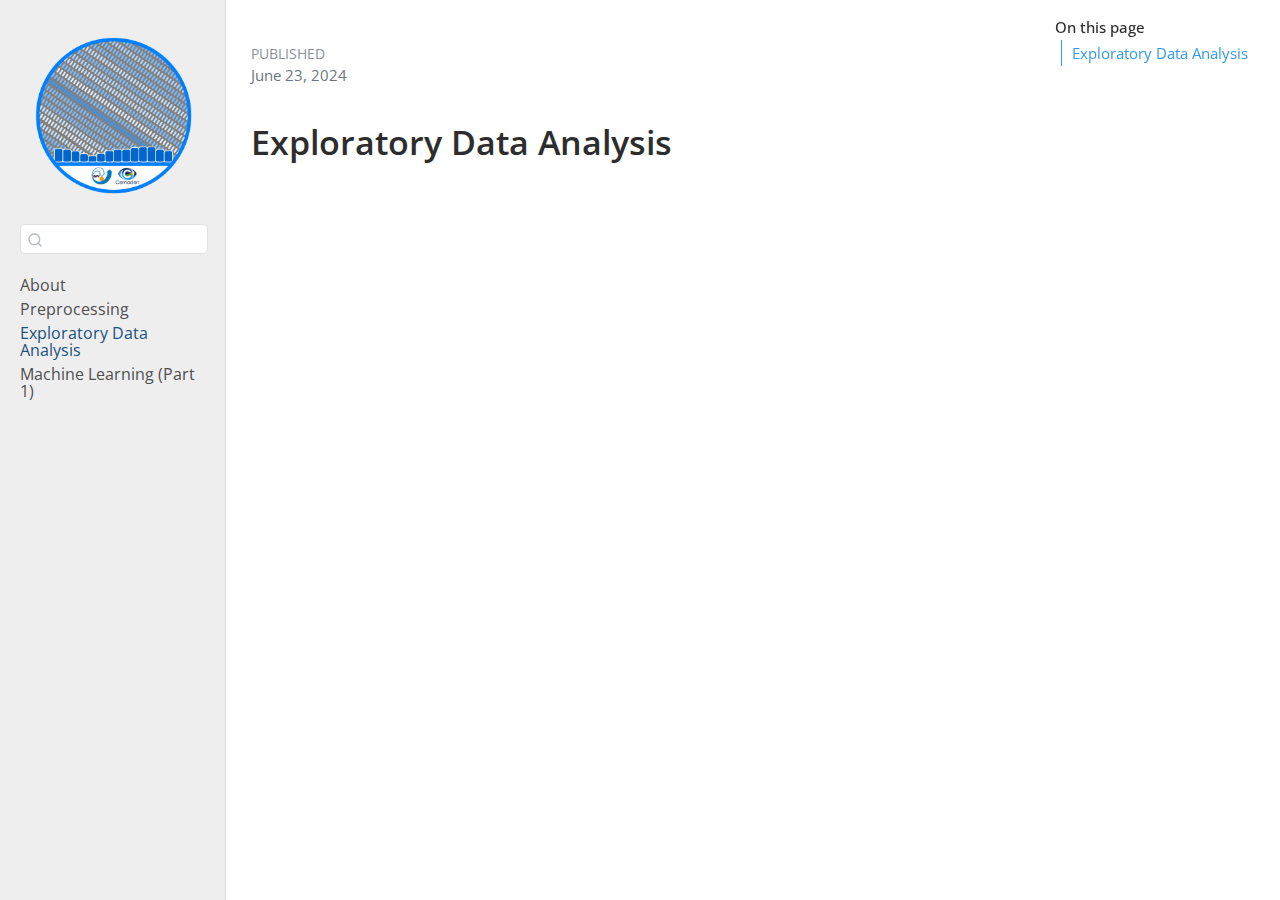
==== docs/eda.html @ 19a8e722 "Small update" ====
<!DOCTYPE html>
<html xmlns="http://www.w3.org/1999/xhtml" lang="en" xml:lang="en"><head>

<meta charset="utf-8">
<meta name="generator" content="quarto-1.4.553">

<meta name="viewport" content="width=device-width, initial-scale=1.0, user-scalable=yes">

<meta name="dcterms.date" content="2024-06-23">

<title>DrySpells</title>
<style>
code{white-space: pre-wrap;}
span.smallcaps{font-variant: small-caps;}
div.columns{display: flex; gap: min(4vw, 1.5em);}
div.column{flex: auto; overflow-x: auto;}
div.hanging-indent{margin-left: 1.5em; text-indent: -1.5em;}
ul.task-list{list-style: none;}
ul.task-list li input[type="checkbox"] {
  width: 0.8em;
  margin: 0 0.8em 0.2em -1em; /* quarto-specific, see https://github.com/quarto-dev/quarto-cli/issues/4556 */ 
  vertical-align: middle;
}
</style>


<script src="site_libs/quarto-nav/quarto-nav.js"></script>
<script src="site_libs/quarto-nav/headroom.min.js"></script>
<script src="site_libs/clipboard/clipboard.min.js"></script>
<script src="site_libs/quarto-search/autocomplete.umd.js"></script>
<script src="site_libs/quarto-search/fuse.min.js"></script>
<script src="site_libs/quarto-search/quarto-search.js"></script>
<meta name="quarto:offset" content="./">
<link href="./Resources/Images/dryspell.png" rel="icon" type="image/png">
<script src="site_libs/quarto-html/quarto.js"></script>
<script src="site_libs/quarto-html/popper.min.js"></script>
<script src="site_libs/quarto-html/tippy.umd.min.js"></script>
<script src="site_libs/quarto-html/anchor.min.js"></script>
<link href="site_libs/quarto-html/tippy.css" rel="stylesheet">
<link href="site_libs/quarto-html/quarto-syntax-highlighting.css" rel="stylesheet" id="quarto-text-highlighting-styles">
<script src="site_libs/bootstrap/bootstrap.min.js"></script>
<link href="site_libs/bootstrap/bootstrap-icons.css" rel="stylesheet">
<link href="site_libs/bootstrap/bootstrap.min.css" rel="stylesheet" id="quarto-bootstrap" data-mode="light">
<script id="quarto-search-options" type="application/json">{
  "location": "sidebar",
  "copy-button": false,
  "collapse-after": 3,
  "panel-placement": "start",
  "type": "textbox",
  "limit": 50,
  "keyboard-shortcut": [
    "f",
    "/",
    "s"
  ],
  "show-item-context": false,
  "language": {
    "search-no-results-text": "No results",
    "search-matching-documents-text": "matching documents",
    "search-copy-link-title": "Copy link to search",
    "search-hide-matches-text": "Hide additional matches",
    "search-more-match-text": "more match in this document",
    "search-more-matches-text": "more matches in this document",
    "search-clear-button-title": "Clear",
    "search-text-placeholder": "",
    "search-detached-cancel-button-title": "Cancel",
    "search-submit-button-title": "Submit",
    "search-label": "Search"
  }
}</script>


<link rel="stylesheet" href="Resources/CSS/custom.css">
</head>

<body class="nav-sidebar docked">

<div id="quarto-search-results"></div>
  <header id="quarto-header" class="headroom fixed-top">
  <nav class="quarto-secondary-nav">
    <div class="container-fluid d-flex">
      <button type="button" class="quarto-btn-toggle btn" data-bs-toggle="collapse" data-bs-target=".quarto-sidebar-collapse-item" aria-controls="quarto-sidebar" aria-expanded="false" aria-label="Toggle sidebar navigation" onclick="if (window.quartoToggleHeadroom) { window.quartoToggleHeadroom(); }">
        <i class="bi bi-layout-text-sidebar-reverse"></i>
      </button>
        <nav class="quarto-page-breadcrumbs" aria-label="breadcrumb"><ol class="breadcrumb"><li class="breadcrumb-item"><a href="./eda.html">Exploratory Data Analysis</a></li></ol></nav>
        <a class="flex-grow-1" role="button" data-bs-toggle="collapse" data-bs-target=".quarto-sidebar-collapse-item" aria-controls="quarto-sidebar" aria-expanded="false" aria-label="Toggle sidebar navigation" onclick="if (window.quartoToggleHeadroom) { window.quartoToggleHeadroom(); }">      
        </a>
      <button type="button" class="btn quarto-search-button" aria-label="" onclick="window.quartoOpenSearch();">
        <i class="bi bi-search"></i>
      </button>
    </div>
  </nav>
</header>
<!-- content -->
<div id="quarto-content" class="quarto-container page-columns page-rows-contents page-layout-article">
<!-- sidebar -->
  <nav id="quarto-sidebar" class="sidebar collapse collapse-horizontal quarto-sidebar-collapse-item sidebar-navigation docked overflow-auto">
    <div class="pt-lg-2 mt-2 text-left sidebar-header">
      <a href="./index.html" class="sidebar-logo-link">
      <img src="./Resources/Images/dryspell.png" alt="" class="sidebar-logo py-0 d-lg-inline d-none">
      </a>
      </div>
        <div class="mt-2 flex-shrink-0 align-items-center">
        <div class="sidebar-search">
        <div id="quarto-search" class="" title="Search"></div>
        </div>
        </div>
    <div class="sidebar-menu-container"> 
    <ul class="list-unstyled mt-1">
        <li class="sidebar-item">
  <div class="sidebar-item-container"> 
  <a href="./index.html" class="sidebar-item-text sidebar-link">
 <span class="menu-text">About</span></a>
  </div>
</li>
        <li class="sidebar-item">
  <div class="sidebar-item-container"> 
  <a href="./preprocessing.html" class="sidebar-item-text sidebar-link">
 <span class="menu-text">Preprocessing</span></a>
  </div>
</li>
        <li class="sidebar-item">
  <div class="sidebar-item-container"> 
  <a href="./eda.html" class="sidebar-item-text sidebar-link active">
 <span class="menu-text">Exploratory Data Analysis</span></a>
  </div>
</li>
        <li class="sidebar-item">
  <div class="sidebar-item-container"> 
  <a href="./ml1.html" class="sidebar-item-text sidebar-link">
 <span class="menu-text">Machine Learning (Part 1)</span></a>
  </div>
</li>
    </ul>
    </div>
</nav>
<div id="quarto-sidebar-glass" class="quarto-sidebar-collapse-item" data-bs-toggle="collapse" data-bs-target=".quarto-sidebar-collapse-item"></div>
<!-- margin-sidebar -->
    <div id="quarto-margin-sidebar" class="sidebar margin-sidebar">
        <nav id="TOC" role="doc-toc" class="toc-active">
    <h2 id="toc-title">On this page</h2>
   
  <ul>
  <li><a href="#exploratory-data-analysis" id="toc-exploratory-data-analysis" class="nav-link active" data-scroll-target="#exploratory-data-analysis">Exploratory Data Analysis</a></li>
  </ul>
</nav>
    </div>
<!-- main -->
<main class="content" id="quarto-document-content">

<header id="title-block-header" class="quarto-title-block default">
<div class="quarto-title">
</div>



<div class="quarto-title-meta">

    
    <div>
    <div class="quarto-title-meta-heading">Published</div>
    <div class="quarto-title-meta-contents">
      <p class="date">June 23, 2024</p>
    </div>
  </div>
  
    
  </div>
  


</header>


<section id="exploratory-data-analysis" class="level1">
<h1>Exploratory Data Analysis</h1>


</section>

</main> <!-- /main -->
<script id="quarto-html-after-body" type="application/javascript">
window.document.addEventListener("DOMContentLoaded", function (event) {
  const toggleBodyColorMode = (bsSheetEl) => {
    const mode = bsSheetEl.getAttribute("data-mode");
    const bodyEl = window.document.querySelector("body");
    if (mode === "dark") {
      bodyEl.classList.add("quarto-dark");
      bodyEl.classList.remove("quarto-light");
    } else {
      bodyEl.classList.add("quarto-light");
      bodyEl.classList.remove("quarto-dark");
    }
  }
  const toggleBodyColorPrimary = () => {
    const bsSheetEl = window.document.querySelector("link#quarto-bootstrap");
    if (bsSheetEl) {
      toggleBodyColorMode(bsSheetEl);
    }
  }
  toggleBodyColorPrimary();  
  const icon = "";
  const anchorJS = new window.AnchorJS();
  anchorJS.options = {
    placement: 'right',
    icon: icon
  };
  anchorJS.add('.anchored');
  const isCodeAnnotation = (el) => {
    for (const clz of el.classList) {
      if (clz.startsWith('code-annotation-')) {                     
        return true;
      }
    }
    return false;
  }
  const clipboard = new window.ClipboardJS('.code-copy-button', {
    text: function(trigger) {
      const codeEl = trigger.previousElementSibling.cloneNode(true);
      for (const childEl of codeEl.children) {
        if (isCodeAnnotation(childEl)) {
          childEl.remove();
        }
      }
      return codeEl.innerText;
    }
  });
  clipboard.on('success', function(e) {
    // button target
    const button = e.trigger;
    // don't keep focus
    button.blur();
    // flash "checked"
    button.classList.add('code-copy-button-checked');
    var currentTitle = button.getAttribute("title");
    button.setAttribute("title", "Copied!");
    let tooltip;
    if (window.bootstrap) {
      button.setAttribute("data-bs-toggle", "tooltip");
      button.setAttribute("data-bs-placement", "left");
      button.setAttribute("data-bs-title", "Copied!");
      tooltip = new bootstrap.Tooltip(button, 
        { trigger: "manual", 
          customClass: "code-copy-button-tooltip",
          offset: [0, -8]});
      tooltip.show();    
    }
    setTimeout(function() {
      if (tooltip) {
        tooltip.hide();
        button.removeAttribute("data-bs-title");
        button.removeAttribute("data-bs-toggle");
        button.removeAttribute("data-bs-placement");
      }
      button.setAttribute("title", currentTitle);
      button.classList.remove('code-copy-button-checked');
    }, 1000);
    // clear code selection
    e.clearSelection();
  });
    var localhostRegex = new RegExp(/^(?:http|https):\/\/localhost\:?[0-9]*\//);
    var mailtoRegex = new RegExp(/^mailto:/);
      var filterRegex = new RegExp('/' + window.location.host + '/');
    var isInternal = (href) => {
        return filterRegex.test(href) || localhostRegex.test(href) || mailtoRegex.test(href);
    }
    // Inspect non-navigation links and adorn them if external
 	var links = window.document.querySelectorAll('a[href]:not(.nav-link):not(.navbar-brand):not(.toc-action):not(.sidebar-link):not(.sidebar-item-toggle):not(.pagination-link):not(.no-external):not([aria-hidden]):not(.dropdown-item):not(.quarto-navigation-tool)');
    for (var i=0; i<links.length; i++) {
      const link = links[i];
      if (!isInternal(link.href)) {
        // undo the damage that might have been done by quarto-nav.js in the case of
        // links that we want to consider external
        if (link.dataset.originalHref !== undefined) {
          link.href = link.dataset.originalHref;
        }
      }
    }
  function tippyHover(el, contentFn, onTriggerFn, onUntriggerFn) {
    const config = {
      allowHTML: true,
      maxWidth: 500,
      delay: 100,
      arrow: false,
      appendTo: function(el) {
          return el.parentElement;
      },
      interactive: true,
      interactiveBorder: 10,
      theme: 'quarto',
      placement: 'bottom-start',
    };
    if (contentFn) {
      config.content = contentFn;
    }
    if (onTriggerFn) {
      config.onTrigger = onTriggerFn;
    }
    if (onUntriggerFn) {
      config.onUntrigger = onUntriggerFn;
    }
    window.tippy(el, config); 
  }
  const noterefs = window.document.querySelectorAll('a[role="doc-noteref"]');
  for (var i=0; i<noterefs.length; i++) {
    const ref = noterefs[i];
    tippyHover(ref, function() {
      // use id or data attribute instead here
      let href = ref.getAttribute('data-footnote-href') || ref.getAttribute('href');
      try { href = new URL(href).hash; } catch {}
      const id = href.replace(/^#\/?/, "");
      const note = window.document.getElementById(id);
      if (note) {
        return note.innerHTML;
      } else {
        return "";
      }
    });
  }
  const xrefs = window.document.querySelectorAll('a.quarto-xref');
  const processXRef = (id, note) => {
    // Strip column container classes
    const stripColumnClz = (el) => {
      el.classList.remove("page-full", "page-columns");
      if (el.children) {
        for (const child of el.children) {
          stripColumnClz(child);
        }
      }
    }
    stripColumnClz(note)
    if (id === null || id.startsWith('sec-')) {
      // Special case sections, only their first couple elements
      const container = document.createElement("div");
      if (note.children && note.children.length > 2) {
        container.appendChild(note.children[0].cloneNode(true));
        for (let i = 1; i < note.children.length; i++) {
          const child = note.children[i];
          if (child.tagName === "P" && child.innerText === "") {
            continue;
          } else {
            container.appendChild(child.cloneNode(true));
            break;
          }
        }
        if (window.Quarto?.typesetMath) {
          window.Quarto.typesetMath(container);
        }
        return container.innerHTML
      } else {
        if (window.Quarto?.typesetMath) {
          window.Quarto.typesetMath(note);
        }
        return note.innerHTML;
      }
    } else {
      // Remove any anchor links if they are present
      const anchorLink = note.querySelector('a.anchorjs-link');
      if (anchorLink) {
        anchorLink.remove();
      }
      if (window.Quarto?.typesetMath) {
        window.Quarto.typesetMath(note);
      }
      // TODO in 1.5, we should make sure this works without a callout special case
      if (note.classList.contains("callout")) {
        return note.outerHTML;
      } else {
        return note.innerHTML;
      }
    }
  }
  for (var i=0; i<xrefs.length; i++) {
    const xref = xrefs[i];
    tippyHover(xref, undefined, function(instance) {
      instance.disable();
      let url = xref.getAttribute('href');
      let hash = undefined; 
      if (url.startsWith('#')) {
        hash = url;
      } else {
        try { hash = new URL(url).hash; } catch {}
      }
      if (hash) {
        const id = hash.replace(/^#\/?/, "");
        const note = window.document.getElementById(id);
        if (note !== null) {
          try {
            const html = processXRef(id, note.cloneNode(true));
            instance.setContent(html);
          } finally {
            instance.enable();
            instance.show();
          }
        } else {
          // See if we can fetch this
          fetch(url.split('#')[0])
          .then(res => res.text())
          .then(html => {
            const parser = new DOMParser();
            const htmlDoc = parser.parseFromString(html, "text/html");
            const note = htmlDoc.getElementById(id);
            if (note !== null) {
              const html = processXRef(id, note);
              instance.setContent(html);
            } 
          }).finally(() => {
            instance.enable();
            instance.show();
          });
        }
      } else {
        // See if we can fetch a full url (with no hash to target)
        // This is a special case and we should probably do some content thinning / targeting
        fetch(url)
        .then(res => res.text())
        .then(html => {
          const parser = new DOMParser();
          const htmlDoc = parser.parseFromString(html, "text/html");
          const note = htmlDoc.querySelector('main.content');
          if (note !== null) {
            // This should only happen for chapter cross references
            // (since there is no id in the URL)
            // remove the first header
            if (note.children.length > 0 && note.children[0].tagName === "HEADER") {
              note.children[0].remove();
            }
            const html = processXRef(null, note);
            instance.setContent(html);
          } 
        }).finally(() => {
          instance.enable();
          instance.show();
        });
      }
    }, function(instance) {
    });
  }
      let selectedAnnoteEl;
      const selectorForAnnotation = ( cell, annotation) => {
        let cellAttr = 'data-code-cell="' + cell + '"';
        let lineAttr = 'data-code-annotation="' +  annotation + '"';
        const selector = 'span[' + cellAttr + '][' + lineAttr + ']';
        return selector;
      }
      const selectCodeLines = (annoteEl) => {
        const doc = window.document;
        const targetCell = annoteEl.getAttribute("data-target-cell");
        const targetAnnotation = annoteEl.getAttribute("data-target-annotation");
        const annoteSpan = window.document.querySelector(selectorForAnnotation(targetCell, targetAnnotation));
        const lines = annoteSpan.getAttribute("data-code-lines").split(",");
        const lineIds = lines.map((line) => {
          return targetCell + "-" + line;
        })
        let top = null;
        let height = null;
        let parent = null;
        if (lineIds.length > 0) {
            //compute the position of the single el (top and bottom and make a div)
            const el = window.document.getElementById(lineIds[0]);
            top = el.offsetTop;
            height = el.offsetHeight;
            parent = el.parentElement.parentElement;
          if (lineIds.length > 1) {
            const lastEl = window.document.getElementById(lineIds[lineIds.length - 1]);
            const bottom = lastEl.offsetTop + lastEl.offsetHeight;
            height = bottom - top;
          }
          if (top !== null && height !== null && parent !== null) {
            // cook up a div (if necessary) and position it 
            let div = window.document.getElementById("code-annotation-line-highlight");
            if (div === null) {
              div = window.document.createElement("div");
              div.setAttribute("id", "code-annotation-line-highlight");
              div.style.position = 'absolute';
              parent.appendChild(div);
            }
            div.style.top = top - 2 + "px";
            div.style.height = height + 4 + "px";
            div.style.left = 0;
            let gutterDiv = window.document.getElementById("code-annotation-line-highlight-gutter");
            if (gutterDiv === null) {
              gutterDiv = window.document.createElement("div");
              gutterDiv.setAttribute("id", "code-annotation-line-highlight-gutter");
              gutterDiv.style.position = 'absolute';
              const codeCell = window.document.getElementById(targetCell);
              const gutter = codeCell.querySelector('.code-annotation-gutter');
              gutter.appendChild(gutterDiv);
            }
            gutterDiv.style.top = top - 2 + "px";
            gutterDiv.style.height = height + 4 + "px";
          }
          selectedAnnoteEl = annoteEl;
        }
      };
      const unselectCodeLines = () => {
        const elementsIds = ["code-annotation-line-highlight", "code-annotation-line-highlight-gutter"];
        elementsIds.forEach((elId) => {
          const div = window.document.getElementById(elId);
          if (div) {
            div.remove();
          }
        });
        selectedAnnoteEl = undefined;
      };
        // Handle positioning of the toggle
    window.addEventListener(
      "resize",
      throttle(() => {
        elRect = undefined;
        if (selectedAnnoteEl) {
          selectCodeLines(selectedAnnoteEl);
        }
      }, 10)
    );
    function throttle(fn, ms) {
    let throttle = false;
    let timer;
      return (...args) => {
        if(!throttle) { // first call gets through
            fn.apply(this, args);
            throttle = true;
        } else { // all the others get throttled
            if(timer) clearTimeout(timer); // cancel #2
            timer = setTimeout(() => {
              fn.apply(this, args);
              timer = throttle = false;
            }, ms);
        }
      };
    }
      // Attach click handler to the DT
      const annoteDls = window.document.querySelectorAll('dt[data-target-cell]');
      for (const annoteDlNode of annoteDls) {
        annoteDlNode.addEventListener('click', (event) => {
          const clickedEl = event.target;
          if (clickedEl !== selectedAnnoteEl) {
            unselectCodeLines();
            const activeEl = window.document.querySelector('dt[data-target-cell].code-annotation-active');
            if (activeEl) {
              activeEl.classList.remove('code-annotation-active');
            }
            selectCodeLines(clickedEl);
            clickedEl.classList.add('code-annotation-active');
          } else {
            // Unselect the line
            unselectCodeLines();
            clickedEl.classList.remove('code-annotation-active');
          }
        });
      }
  const findCites = (el) => {
    const parentEl = el.parentElement;
    if (parentEl) {
      const cites = parentEl.dataset.cites;
      if (cites) {
        return {
          el,
          cites: cites.split(' ')
        };
      } else {
        return findCites(el.parentElement)
      }
    } else {
      return undefined;
    }
  };
  var bibliorefs = window.document.querySelectorAll('a[role="doc-biblioref"]');
  for (var i=0; i<bibliorefs.length; i++) {
    const ref = bibliorefs[i];
    const citeInfo = findCites(ref);
    if (citeInfo) {
      tippyHover(citeInfo.el, function() {
        var popup = window.document.createElement('div');
        citeInfo.cites.forEach(function(cite) {
          var citeDiv = window.document.createElement('div');
          citeDiv.classList.add('hanging-indent');
          citeDiv.classList.add('csl-entry');
          var biblioDiv = window.document.getElementById('ref-' + cite);
          if (biblioDiv) {
            citeDiv.innerHTML = biblioDiv.innerHTML;
          }
          popup.appendChild(citeDiv);
        });
        return popup.innerHTML;
      });
    }
  }
});
</script>
</div> <!-- /content -->




</body></html>
---- docs/site_libs/quarto-html/tippy.css ----
.tippy-box[data-animation=fade][data-state=hidden]{opacity:0}[data-tippy-root]{max-width:calc(100vw - 10px)}.tippy-box{position:relative;background-color:#333;color:#fff;border-radius:4px;font-size:14px;line-height:1.4;white-space:normal;outline:0;transition-property:transform,visibility,opacity}.tippy-box[data-placement^=top]>.tippy-arrow{bottom:0}.tippy-box[data-placement^=top]>.tippy-arrow:before{bottom:-7px;left:0;border-width:8px 8px 0;border-top-color:initial;transform-origin:center top}.tippy-box[data-placement^=bottom]>.tippy-arrow{top:0}.tippy-box[data-placement^=bottom]>.tippy-arrow:before{top:-7px;left:0;border-width:0 8px 8px;border-bottom-color:initial;transform-origin:center bottom}.tippy-box[data-placement^=left]>.tippy-arrow{right:0}.tippy-box[data-placement^=left]>.tippy-arrow:before{border-width:8px 0 8px 8px;border-left-color:initial;right:-7px;transform-origin:center left}.tippy-box[data-placement^=right]>.tippy-arrow{left:0}.tippy-box[data-placement^=right]>.tippy-arrow:before{left:-7px;border-width:8px 8px 8px 0;border-right-color:initial;transform-origin:center right}.tippy-box[data-inertia][data-state=visible]{transition-timing-function:cubic-bezier(.54,1.5,.38,1.11)}.tippy-arrow{width:16px;height:16px;color:#333}.tippy-arrow:before{content:"";position:absolute;border-color:transparent;border-style:solid}.tippy-content{position:relative;padding:5px 9px;z-index:1}
---- docs/site_libs/quarto-html/quarto-syntax-highlighting.css ----
/* quarto syntax highlight colors */
:root {
  --quarto-hl-ot-color: #003B4F;
  --quarto-hl-at-color: #657422;
  --quarto-hl-ss-color: #20794D;
  --quarto-hl-an-color: #5E5E5E;
  --quarto-hl-fu-color: #4758AB;
  --quarto-hl-st-color: #20794D;
  --quarto-hl-cf-color: #003B4F;
  --quarto-hl-op-color: #5E5E5E;
  --quarto-hl-er-color: #AD0000;
  --quarto-hl-bn-color: #AD0000;
  --quarto-hl-al-color: #AD0000;
  --quarto-hl-va-color: #111111;
  --quarto-hl-bu-color: inherit;
  --quarto-hl-ex-color: inherit;
  --quarto-hl-pp-color: #AD0000;
  --quarto-hl-in-color: #5E5E5E;
  --quarto-hl-vs-color: #20794D;
  --quarto-hl-wa-color: #5E5E5E;
  --quarto-hl-do-color: #5E5E5E;
  --quarto-hl-im-color: #00769E;
  --quarto-hl-ch-color: #20794D;
  --quarto-hl-dt-color: #AD0000;
  --quarto-hl-fl-color: #AD0000;
  --quarto-hl-co-color: #5E5E5E;
  --quarto-hl-cv-color: #5E5E5E;
  --quarto-hl-cn-color: #8f5902;
  --quarto-hl-sc-color: #5E5E5E;
  --quarto-hl-dv-color: #AD0000;
  --quarto-hl-kw-color: #003B4F;
}

/* other quarto variables */
:root {
  --quarto-font-monospace: SFMono-Regular, Menlo, Monaco, Consolas, "Liberation Mono", "Courier New", monospace;
}

pre > code.sourceCode > span {
  color: #003B4F;
}

code span {
  color: #003B4F;
}

code.sourceCode > span {
  color: #003B4F;
}

div.sourceCode,
div.sourceCode pre.sourceCode {
  color: #003B4F;
}

code span.ot {
  color: #003B4F;
  font-style: inherit;
}

code span.at {
  color: #657422;
  font-style: inherit;
}

code span.ss {
  color: #20794D;
  font-style: inherit;
}

code span.an {
  color: #5E5E5E;
  font-style: inherit;
}

code span.fu {
  color: #4758AB;
  font-style: inherit;
}

code span.st {
  color: #20794D;
  font-style: inherit;
}

code span.cf {
  color: #003B4F;
  font-style: inherit;
}

code span.op {
  color: #5E5E5E;
  font-style: inherit;
}

code span.er {
  color: #AD0000;
  font-style: inherit;
}

code span.bn {
  color: #AD0000;
  font-style: inherit;
}

code span.al {
  color: #AD0000;
  font-style: inherit;
}

code span.va {
  color: #111111;
  font-style: inherit;
}

code span.bu {
  font-style: inherit;
}

code span.ex {
  font-style: inherit;
}

code span.pp {
  color: #AD0000;
  font-style: inherit;
}

code span.in {
  color: #5E5E5E;
  font-style: inherit;
}

code span.vs {
  color: #20794D;
  font-style: inherit;
}

code span.wa {
  color: #5E5E5E;
  font-style: italic;
}

code span.do {
  color: #5E5E5E;
  font-style: italic;
}

code span.im {
  color: #00769E;
  font-style: inherit;
}

code span.ch {
  color: #20794D;
  font-style: inherit;
}

code span.dt {
  color: #AD0000;
  font-style: inherit;
}

code span.fl {
  color: #AD0000;
  font-style: inherit;
}

code span.co {
  color: #5E5E5E;
  font-style: inherit;
}

code span.cv {
  color: #5E5E5E;
  font-style: italic;
}

code span.cn {
  color: #8f5902;
  font-style: inherit;
}

code span.sc {
  color: #5E5E5E;
  font-style: inherit;
}

code span.dv {
  color: #AD0000;
  font-style: inherit;
}

code span.kw {
  color: #003B4F;
  font-style: inherit;
}

.prevent-inlining {
  content: "</";
}

/*# sourceMappingURL=debc5d5d77c3f9108843748ff7464032.css.map */
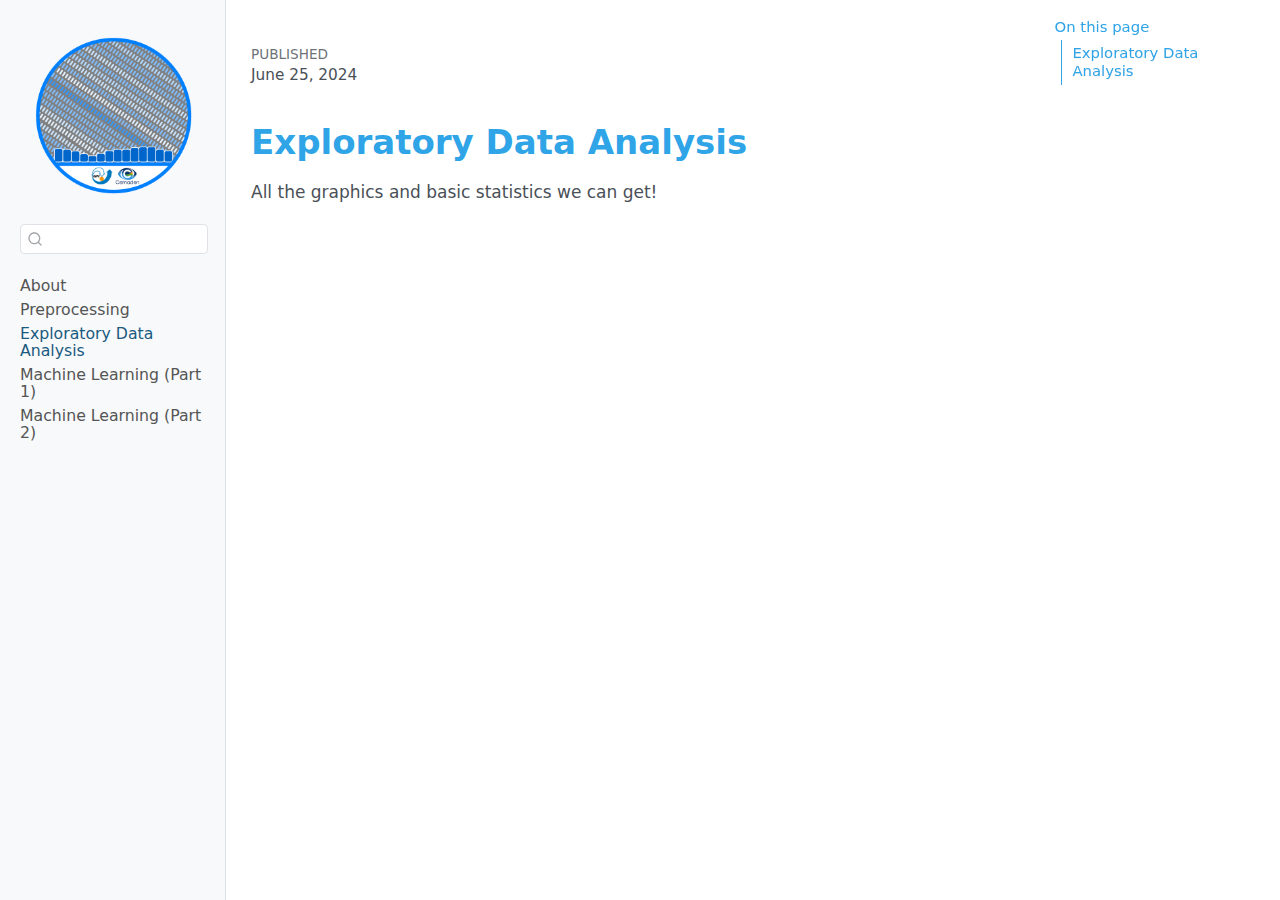
==== commit 75e957a1: "New commit" ====
--- a/docs/eda.html
+++ b/docs/eda.html
@@ -6,7 +6,7 @@
 
 <meta name="viewport" content="width=device-width, initial-scale=1.0, user-scalable=yes">
 
-<meta name="dcterms.date" content="2024-06-23">
+<meta name="dcterms.date" content="2024-06-25">
 
 <title>DrySpells</title>
 <style>
@@ -131,6 +131,12 @@
  <span class="menu-text">Machine Learning (Part 1)</span></a>
   </div>
 </li>
+        <li class="sidebar-item">
+  <div class="sidebar-item-container"> 
+  <a href="./ml2.html" class="sidebar-item-text sidebar-link">
+ <span class="menu-text">Machine Learning (Part 2)</span></a>
+  </div>
+</li>
     </ul>
     </div>
 </nav>
@@ -160,7 +166,7 @@
     <div>
     <div class="quarto-title-meta-heading">Published</div>
     <div class="quarto-title-meta-contents">
-      <p class="date">June 23, 2024</p>
+      <p class="date">June 25, 2024</p>
     </div>
   </div>
   
@@ -174,6 +180,7 @@
 
 <section id="exploratory-data-analysis" class="level1">
 <h1>Exploratory Data Analysis</h1>
+<p>All the graphics and basic statistics we can get!</p>
 
 
 </section>
